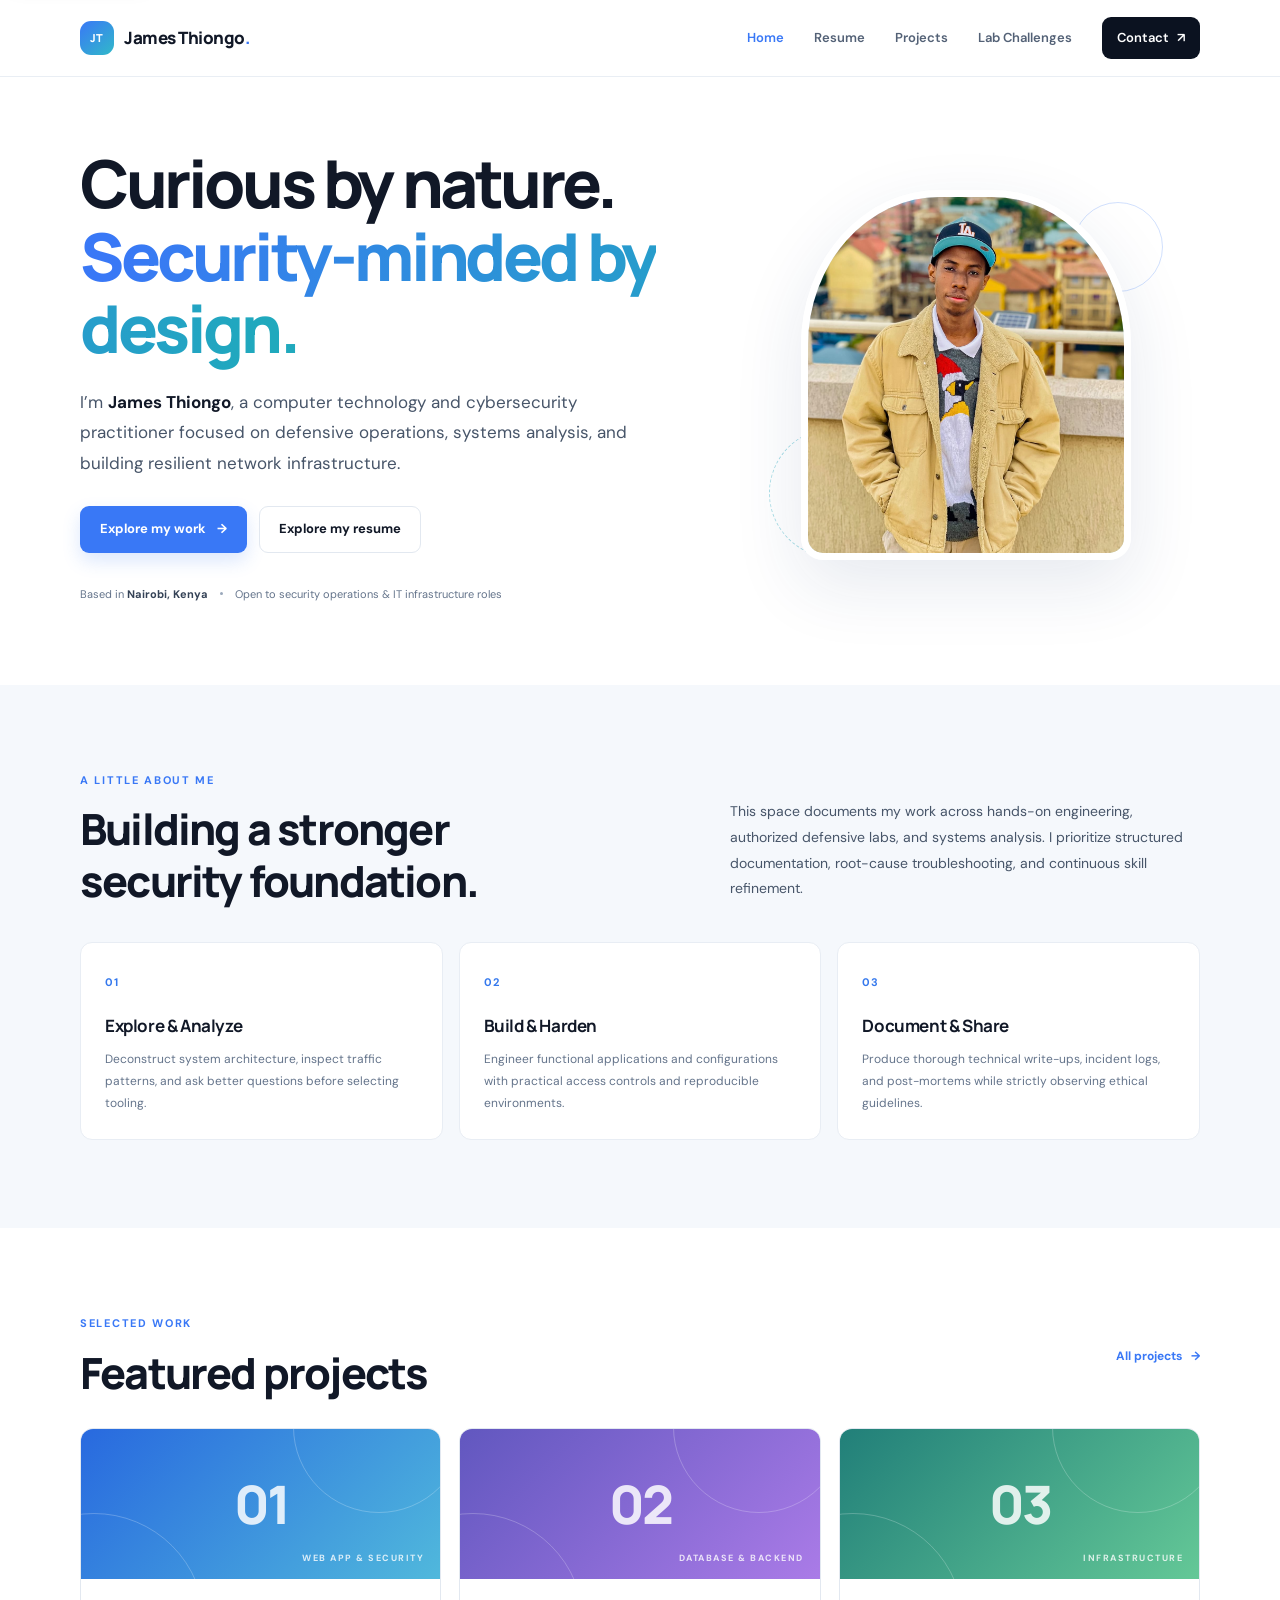
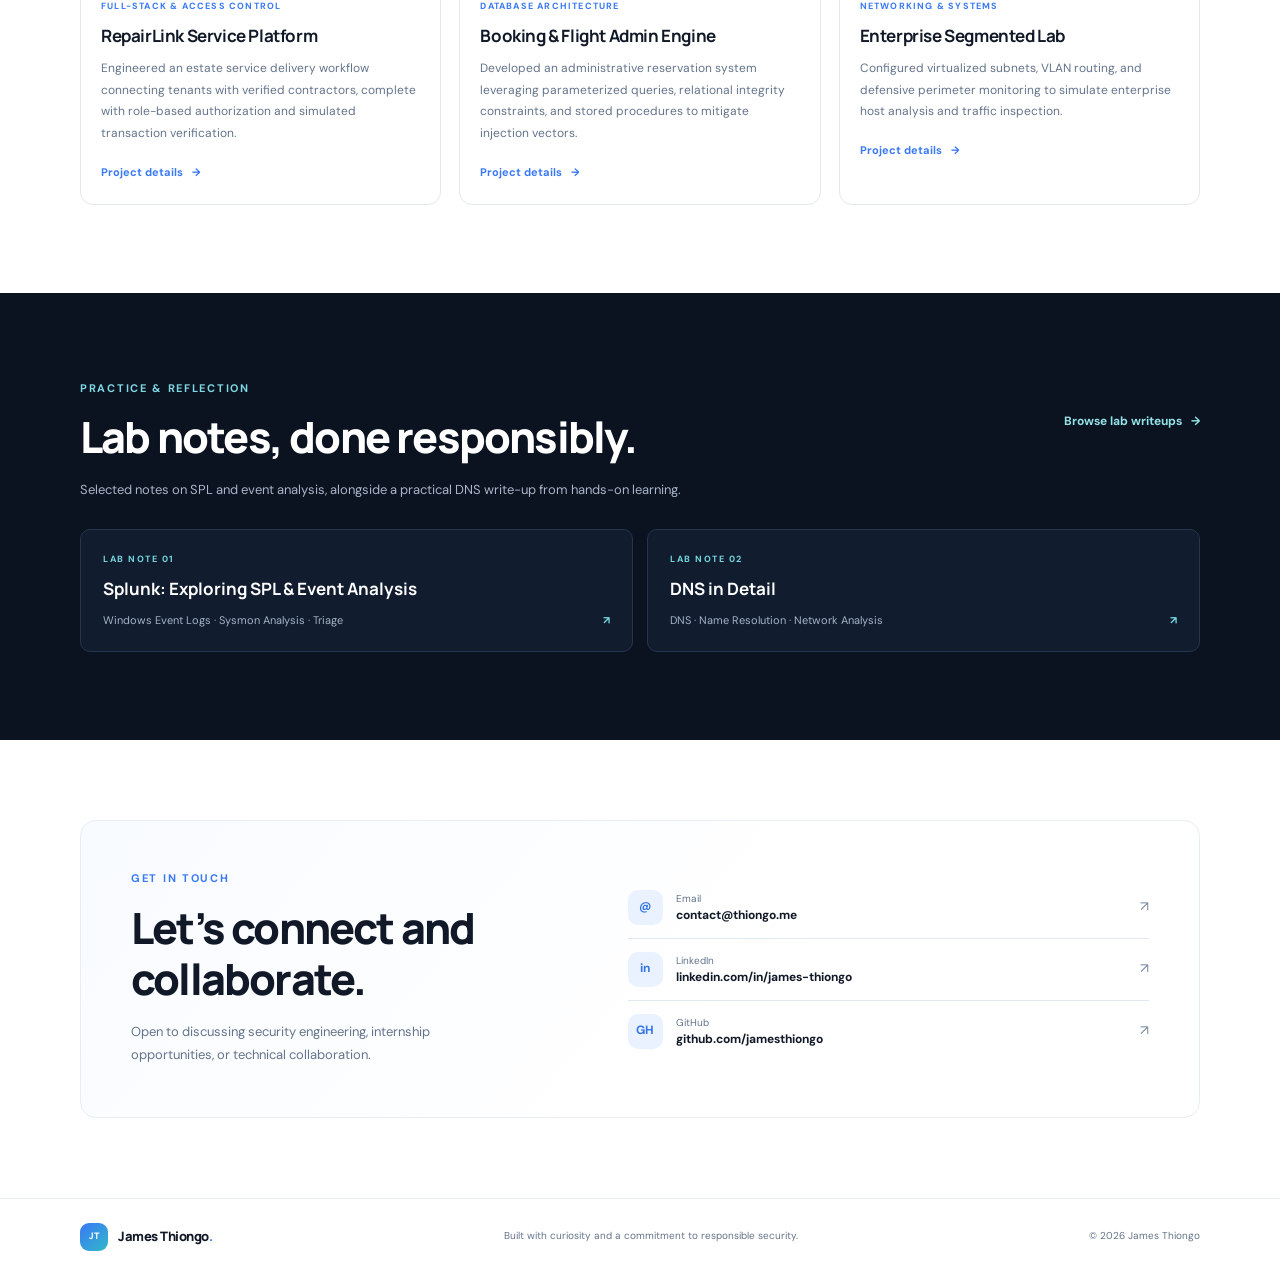
==== index.html @ 940abfa6 "First commit" ====
<!doctype html>
<html lang="en">
<head>
  <meta charset="utf-8">
  <meta name="viewport" content="width=device-width, initial-scale=1">
  <meta name="description" content="Portfolio of James Thiongo: defensive cybersecurity projects, lab write-ups, incident response, and systems engineering.">
  <meta name="theme-color" content="#0b1220">
  <title>James Thiongo | Cybersecurity &amp; Systems Portfolio</title>
  <link rel="icon" href="assets/profile-placeholder.svg" type="image/svg+xml">
  <link rel="stylesheet" href="styles.css">
  <script src="script.js" defer></script>
</head>
<body>
  <a class="skip-link" href="#main">Skip to content</a>

  <header class="site-header">
    <div class="container nav-wrap">
      <a class="brand" href="index.html" aria-label="James Thiongo homepage">
        <span class="brand-mark">JT</span>
        <span>James Thiongo<span class="brand-dot">.</span></span>
      </a>
      <button class="nav-toggle" type="button" aria-expanded="false" aria-controls="primary-nav">
        <span class="sr-only">Toggle navigation</span>
        <span></span><span></span><span></span>
      </button>
      <nav id="primary-nav" class="primary-nav" aria-label="Main navigation">
        <a href="index.html" aria-current="page">Home</a>
        <a href="resume.html">Resume</a>
        <a href="projects.html">Projects</a>
        <a href="labs.html">Lab Challenges</a>
        <a class="nav-contact" href="#contact">Contact <span aria-hidden="true">↗</span></a>
      </nav>
    </div>
  </header>

  <main id="main">
    <!-- Hero Section -->
    <section class="hero container">
      <div class="hero-copy">
        <h1>Curious by nature.<br><span class="text-gradient">Security-minded by design.</span></h1>
        <p class="hero-intro">
          I’m <strong>James Thiongo</strong>, a computer technology and cybersecurity practitioner focused on defensive operations, systems analysis, and building resilient network infrastructure.
        </p>
        <div class="hero-actions">
          <a class="button button-primary" href="projects.html">Explore my work <span aria-hidden="true">→</span></a>
          <a class="button button-quiet" href="resume.html">Explore my resume</a>
        </div>
        <div class="hero-meta">
          <span>Based in <strong>Nairobi, Kenya</strong></span>
          <span class="meta-divider"></span>
          <span>Open to security operations &amp; IT infrastructure roles</span>
        </div>
      </div>

      <div class="portrait-card">
        <div class="portrait-frame">
          <img src="portfolio%20image.jpeg" alt="Portrait of James Thiongo" width="400" height="480" loading="eager">
        </div>
        <div class="portrait-decoration decoration-one"></div>
        <div class="portrait-decoration decoration-two"></div>
      </div>
    </section>

    <!-- About / Pillars -->
    <section class="section section-muted">
      <div class="container">
        <div class="section-heading">
          <div>
            <p class="eyebrow">A little about me</p>
            <h2>Building a stronger<br>security foundation.</h2>
          </div>
          <p class="section-lead">
            This space documents my work across hands-on engineering, authorized defensive labs, and systems analysis. I prioritize structured documentation, root-cause troubleshooting, and continuous skill refinement.
          </p>
        </div>
        <div class="value-grid">
          <article class="value-card">
            <span class="card-index">01</span>
            <h3>Explore &amp; Analyze</h3>
            <p>Deconstruct system architecture, inspect traffic patterns, and ask better questions before selecting tooling.</p>
          </article>
          <article class="value-card">
            <span class="card-index">02</span>
            <h3>Build &amp; Harden</h3>
            <p>Engineer functional applications and configurations with practical access controls and reproducible environments.</p>
          </article>
          <article class="value-card">
            <span class="card-index">03</span>
            <h3>Document &amp; Share</h3>
            <p>Produce thorough technical write-ups, incident logs, and post-mortems while strictly observing ethical guidelines.</p>
          </article>
        </div>
      </div>
    </section>

    <!-- Selected Projects -->
    <section class="section container">
      <div class="section-heading section-heading-compact">
        <div>
          <p class="eyebrow">Selected work</p>
          <h2>Featured projects</h2>
        </div>
        <a class="text-link" href="projects.html">All projects <span aria-hidden="true">→</span></a>
      </div>
      <div class="project-grid">
        <article class="project-card">
          <div class="project-art project-art-blue">
            <span class="project-art-symbol">01</span>
            <span class="project-art-label">WEB APP &amp; SECURITY</span>
          </div>
          <div class="project-card-body">
            <p class="card-kicker">Full-Stack &amp; Access Control</p>
            <h3>RepairLink Service Platform</h3>
            <p>Engineered an estate service delivery workflow connecting tenants with verified contractors, complete with role-based authorization and simulated transaction verification.</p>
            <a class="text-link" href="projects.html#repairlink">Project details <span aria-hidden="true">→</span></a>
          </div>
        </article>

        <article class="project-card">
          <div class="project-art project-art-violet">
            <span class="project-art-symbol">02</span>
            <span class="project-art-label">DATABASE &amp; BACKEND</span>
          </div>
          <div class="project-card-body">
            <p class="card-kicker">Database Architecture</p>
            <h3>Booking &amp; Flight Admin Engine</h3>
            <p>Developed an administrative reservation system leveraging parameterized queries, relational integrity constraints, and stored procedures to mitigate injection vectors.</p>
            <a class="text-link" href="projects.html#booking-engine">Project details <span aria-hidden="true">→</span></a>
          </div>
        </article>

        <article class="project-card">
          <div class="project-art project-art-green">
            <span class="project-art-symbol">03</span>
            <span class="project-art-label">INFRASTRUCTURE</span>
          </div>
          <div class="project-card-body">
            <p class="card-kicker">Networking &amp; Systems</p>
            <h3>Enterprise Segmented Lab</h3>
            <p>Configured virtualized subnets, VLAN routing, and defensive perimeter monitoring to simulate enterprise host analysis and traffic inspection.</p>
            <a class="text-link" href="projects.html#network-lab">Project details <span aria-hidden="true">→</span></a>
          </div>
        </article>
      </div>
    </section>

    <!-- Lab Practice & Write-ups -->
    <section class="section section-dark">
      <div class="container">
        <div class="section-heading section-heading-compact">
          <div>
            <p class="eyebrow eyebrow-light">Practice &amp; reflection</p>
            <h2>Lab notes, done responsibly.</h2>
          </div>
          <a class="text-link text-link-light" href="labs.html">Browse lab writeups <span aria-hidden="true">→</span></a>
        </div>
        <p class="dark-intro">
          Selected notes on SPL and event analysis, alongside a practical DNS write-up from hands-on learning.
        </p>
        <div class="lab-preview-grid">
          <a class="lab-preview" href="labs.html#splunk-spl">
            <span class="lab-number">LAB NOTE 01</span>
            <strong>Splunk: Exploring SPL &amp; Event Analysis</strong>
            <span>Windows Event Logs · Sysmon Analysis · Triage <b aria-hidden="true">↗</b></span>
          </a>
          <a class="lab-preview" href="labs.html#dns-recon">
            <span class="lab-number">LAB NOTE 02</span>
            <strong>DNS in Detail</strong>
            <span>DNS · Name Resolution · Network Analysis <b aria-hidden="true">↗</b></span>
          </a>
        </div>
      </div>
    </section>

    <!-- Contact Section -->
    <section class="section container contact-section" id="contact">
      <div class="contact-panel">
        <div>
          <p class="eyebrow">Get in touch</p>
          <h2>Let’s connect and<br>collaborate.</h2>
          <p>Open to discussing security engineering, internship opportunities, or technical collaboration.</p>
        </div>
        <div class="contact-links">
          <a href="mailto:contact@thiongo.me">
            <span class="contact-icon">@</span>
            <span><small>Email</small><strong>contact@thiongo.me</strong></span>
            <span class="contact-arrow">↗</span>
          </a>
          <a href="https://linkedin.com/in/james-thiongo" target="_blank" rel="noopener noreferrer">
            <span class="contact-icon">in</span>
            <span><small>LinkedIn</small><strong>linkedin.com/in/james-thiongo</strong></span>
            <span class="contact-arrow">↗</span>
          </a>
          <a href="https://github.com/jamesthiongo" target="_blank" rel="noopener noreferrer">
            <span class="contact-icon">GH</span>
            <span><small>GitHub</small><strong>github.com/jamesthiongo</strong></span>
            <span class="contact-arrow">↗</span>
          </a>
        </div>
      </div>
    </section>
  </main>

  <footer class="site-footer">
    <div class="container footer-inner">
      <a class="brand footer-brand" href="index.html">
        <span class="brand-mark">JT</span>
        <span>James Thiongo<span class="brand-dot">.</span></span>
      </a>
      <p>Built with curiosity and a commitment to responsible security.</p>
      <span>© <span id="current-year">2026</span> James Thiongo</span>
    </div>
  </footer>
</body>
</html>
---- styles.css ----
@import url('https://fonts.googleapis.com/css2?family=DM+Sans:wght@400;500;600;700&family=Manrope:wght@400;500;600;700;800&display=swap');

:root {
  color-scheme: light;
  --ink: #111827;
  --ink-soft: #475569;
  --muted: #64748b;
  --line: #e2e8f0;
  --paper: #ffffff;
  --wash: #f5f8fc;
  --navy: #0b1220;
  --blue: #3978f6;
  --cyan: #3bd4cf;
  --violet: #9c83ff;
  --green: #88ddb0;
  --font-body: "DM Sans", "Segoe UI", sans-serif;
  --font-display: "Manrope", "Segoe UI", sans-serif;
}

* { box-sizing: border-box; }
html { scroll-behavior: smooth; scroll-padding-top: 90px; }
body { margin: 0; background: var(--paper); color: var(--ink); font-family: var(--font-body); font-size: 16px; line-height: 1.65; -webkit-font-smoothing: antialiased; }
img { max-width: 100%; }
a { color: inherit; text-decoration: none; }
button { font: inherit; }
.container { width: min(1120px, calc(100% - 48px)); margin-inline: auto; }
.sr-only { position: absolute; width: 1px; height: 1px; padding: 0; margin: -1px; overflow: hidden; clip: rect(0, 0, 0, 0); white-space: nowrap; border: 0; }
.skip-link { position: fixed; z-index: 20; top: 10px; left: 10px; padding: 10px 14px; transform: translateY(-160%); background: white; color: var(--ink); border-radius: 8px; box-shadow: 0 4px 20px #0002; }
.skip-link:focus { transform: translateY(0); }
.site-header { position: sticky; z-index: 10; top: 0; background: rgb(255 255 255 / 94%); border-bottom: 1px solid rgb(226 232 240 / 75%); backdrop-filter: blur(16px); }
.nav-wrap { min-height: 76px; display: flex; align-items: center; justify-content: space-between; gap: 28px; }
.brand { display: inline-flex; align-items: center; gap: 10px; font-family: var(--font-display); font-size: 17px; font-weight: 800; letter-spacing: -.5px; }
.brand-mark { width: 34px; height: 34px; display: grid; place-items: center; border-radius: 11px; color: #fff; background: linear-gradient(140deg, #3978f6, #31b9c9); font-size: 11px; letter-spacing: .2px; }
.brand-dot { color: var(--blue); }
.primary-nav { display: flex; align-items: center; gap: 30px; color: #536176; font-size: 13px; font-weight: 600; }
.primary-nav > a { transition: color .18s ease; }
.primary-nav > a:hover, .primary-nav > a[aria-current="page"] { color: var(--blue); }
.primary-nav .nav-contact { padding: 10px 15px; color: white; background: var(--navy); border-radius: 9px; }
.primary-nav .nav-contact:hover { color: white; background: #1b2b47; }
.nav-contact span { margin-left: 5px; }
.nav-toggle { display: none; }
.hero { min-height: 570px; display: grid; grid-template-columns: 1.12fr .88fr; align-items: center; gap: 56px; padding-block: 70px 82px; }
.hero-copy { max-width: 650px; }
.eyebrow { margin: 0 0 15px; color: var(--blue); font-size: 11px; font-weight: 700; letter-spacing: 1.7px; line-height: 1.4; text-transform: uppercase; }
.status-dot, .portrait-caption-dot { display: inline-block; width: 7px; height: 7px; margin-right: 7px; vertical-align: 1px; border-radius: 100%; background: #31c48d; box-shadow: 0 0 0 4px #31c48d20; }
h1, h2, h3, p { margin-top: 0; }
h1, h2, h3 { font-family: var(--font-display); }
.hero h1, .page-hero h1 { margin-bottom: 22px; font-size: clamp(42px, 5.3vw, 66px); font-weight: 800; letter-spacing: -3.4px; line-height: 1.1; }
.text-gradient { color: #3978f6; background: linear-gradient(100deg, #3978f6 5%, #20a9bd 95%); -webkit-background-clip: text; background-clip: text; -webkit-text-fill-color: transparent; }
.hero-intro { max-width: 580px; margin-bottom: 27px; color: var(--ink-soft); font-size: 17px; line-height: 1.8; }
.hero-intro strong { color: var(--ink); }
.hero-actions { display: flex; flex-wrap: wrap; align-items: center; gap: 12px; }
.button { display: inline-flex; min-height: 47px; align-items: center; justify-content: center; gap: 11px; padding: 0 19px; border: 1px solid transparent; border-radius: 9px; font-size: 13px; font-weight: 700; transition: transform .18s ease, background .18s ease; }
.button:hover { transform: translateY(-2px); }
.button-primary { color: white; background: var(--blue); box-shadow: 0 8px 18px #3978f62e; }
.button-primary:hover { background: #2867e4; }
.button-quiet { color: var(--ink); border-color: var(--line); background: white; }
.hero-meta { display: flex; flex-wrap: wrap; align-items: center; gap: 12px; margin-top: 32px; color: var(--muted); font-size: 11px; }
.hero-meta strong { color: #344256; }
.meta-divider { width: 3px; height: 3px; border-radius: 50%; background: #9aa8bb; }
.portrait-card { position: relative; min-height: 390px; display: grid; place-items: center; }
.portrait-frame { position: relative; z-index: 1; width: min(330px, 86%); aspect-ratio: 1 / 1.12; overflow: hidden; border: 7px solid white; border-radius: 42% 42% 22px 22px; background: linear-gradient(145deg, #dceaff, #d3f0ee); box-shadow: 0 24px 70px #17336b1c; }
.portrait-frame img { width: 100%; height: 100%; object-fit: cover; }
.portrait-caption { position: absolute; right: 12px; bottom: 12px; padding: 8px 11px; border: 1px solid #fff9; border-radius: 7px; background: #fff; color: #536176; font-size: 10px; font-weight: 600; box-shadow: 0 4px 14px #10213a12; }
.portrait-caption-dot { width: 6px; height: 6px; margin-right: 6px; box-shadow: none; }
.portrait-decoration { position: absolute; border-radius: 50%; }
.decoration-one { top: 22px; right: 8%; width: 90px; height: 90px; border: 1px solid #3978f63b; }
.decoration-two { bottom: 12px; left: 8%; width: 130px; height: 130px; border: 1px dashed #21a8bd65; }
.floating-note { position: absolute; z-index: 2; right: 0; bottom: 61px; display: flex; align-items: center; gap: 10px; padding: 12px 15px; border: 1px solid #edf1f7; border-radius: 12px; background: white; box-shadow: 0 10px 32px #0e234018; }
.note-icon { width: 30px; height: 30px; display: grid; place-items: center; border-radius: 8px; color: #3978f6; background: #eaf1ff; font-weight: 700; }
.floating-note strong, .floating-note small { display: block; line-height: 1.5; }
.floating-note strong { font-size: 11px; }
.floating-note small { color: var(--muted); font-size: 9px; }
.section { padding-block: 88px; }
.section-muted { background: var(--wash); }
.section-heading { display: flex; align-items: end; justify-content: space-between; gap: 46px; margin-bottom: 36px; }
.section-heading h2, .contact-panel h2, .project-callout h2, .responsible-note h2 { margin-bottom: 0; font-size: clamp(31px, 3.6vw, 43px); font-weight: 800; letter-spacing: -1.8px; line-height: 1.2; }
.section-lead { max-width: 470px; margin: 0 0 4px; color: var(--ink-soft); font-size: 14px; line-height: 1.85; }
.value-grid { display: grid; grid-template-columns: repeat(3, 1fr); gap: 16px; }
.value-card { min-height: 180px; padding: 25px 24px; border: 1px solid #e8edf4; border-radius: 12px; background: white; }
.card-index { display: inline-block; margin-bottom: 21px; color: #3478ed; font-size: 11px; font-weight: 700; letter-spacing: 1px; }
.value-card h3, .project-card h3 { margin-bottom: 9px; font-size: 17px; letter-spacing: -.4px; }
.value-card p, .project-card-body > p:not(.card-kicker) { margin-bottom: 0; color: var(--muted); font-size: 12px; line-height: 1.8; }
.section-heading-compact { align-items: center; margin-bottom: 30px; }
.text-link { display: inline-flex; align-items: center; gap: 9px; color: var(--blue); font-size: 12px; font-weight: 700; }
.text-link span { transition: transform .18s ease; }
.text-link:hover span { transform: translateX(3px); }
.project-grid { display: grid; grid-template-columns: repeat(3, 1fr); gap: 18px; }
.project-card { overflow: hidden; border: 1px solid var(--line); border-radius: 13px; background: white; transition: transform .2s ease, box-shadow .2s ease; }
.project-card:hover { transform: translateY(-4px); box-shadow: 0 15px 34px #142b4c12; }
.project-art { position: relative; height: 150px; display: flex; align-items: center; justify-content: center; overflow: hidden; }
.project-art::before, .project-art::after { position: absolute; content: ""; border: 1px solid rgb(255 255 255 / 23%); border-radius: 50%; }
.project-art::before { width: 170px; height: 170px; right: -25px; top: -88px; }
.project-art::after { width: 220px; height: 220px; left: -98px; bottom: -156px; }
.project-art-blue { color: white; background: linear-gradient(135deg, #2869df, #50b8dc); }
.project-art-violet { color: white; background: linear-gradient(135deg, #6157bf, #aa7be7); }
.project-art-green { color: white; background: linear-gradient(135deg, #217f79, #64c897); }
.project-art-symbol { z-index: 1; font-family: var(--font-display); font-size: 53px; font-weight: 800; letter-spacing: -3px; opacity: .84; }
.project-art-label { position: absolute; right: 16px; bottom: 13px; font-size: 9px; font-weight: 700; letter-spacing: 1.5px; opacity: .8; }
.project-card-body { padding: 20px; }
.card-kicker { margin-bottom: 8px; color: var(--blue); font-size: 9px; font-weight: 700; letter-spacing: 1.2px; text-transform: uppercase; }
.project-card h3 { margin-bottom: 8px; }
.project-card-body .text-link { margin-top: 18px; font-size: 11px; }
.section-dark { color: white; background: var(--navy); }
.eyebrow-light { color: #7fd8e2; }
.section-dark .section-heading h2 { color: white; }
.text-link-light { color: #92e4e6; }
.dark-intro { max-width: 660px; margin: -14px 0 29px; color: #a9b5c8; font-size: 13px; }
.lab-preview-grid { display: grid; grid-template-columns: repeat(2, 1fr); gap: 14px; }
.lab-preview { display: grid; gap: 8px; padding: 22px; border: 1px solid #26354e; border-radius: 10px; background: #111c2f; transition: border-color .2s ease, transform .2s ease; }
.lab-preview:hover { transform: translateY(-2px); border-color: #3b7895; }
.lab-number { color: #75d7de; font-size: 9px; font-weight: 700; letter-spacing: 1.5px; }
.lab-preview strong { font-family: var(--font-display); font-size: 17px; }
.lab-preview > span:last-child { color: #a4b3c7; font-size: 11px; }
.lab-preview b { float: right; color: #75d7de; }
.contact-section { padding-block: 80px; }
.contact-panel { display: grid; grid-template-columns: .9fr 1.1fr; gap: 70px; padding: 50px; border: 1px solid #e8edf4; border-radius: 16px; background: linear-gradient(130deg, #f8fbff, #fff 62%); }
.contact-panel h2 { margin-bottom: 15px; }
.contact-panel > div:first-child > p:last-child { max-width: 350px; margin-bottom: 0; color: var(--muted); font-size: 13px; line-height: 1.8; }
.contact-links { display: grid; align-content: center; }
.contact-links > a { display: flex; align-items: center; gap: 13px; padding: 13px 0; border-bottom: 1px solid var(--line); }
.contact-links > a:last-child { border-bottom: 0; }
.contact-icon { width: 35px; height: 35px; display: grid; flex: 0 0 auto; place-items: center; border-radius: 10px; color: #3475e4; background: #eaf1ff; font-size: 12px; font-weight: 700; }
.contact-links small, .contact-links strong { display: block; line-height: 1.5; }
.contact-links small { color: var(--muted); font-size: 10px; }
.contact-links strong { font-size: 12px; }
.contact-arrow { margin-left: auto; color: #7b8ba3; font-size: 14px; }
.site-footer { border-top: 1px solid #e8edf4; }
.footer-inner { min-height: 76px; display: flex; align-items: center; justify-content: space-between; gap: 20px; }
.footer-brand { font-size: 13px; }
.footer-brand .brand-mark { width: 28px; height: 28px; border-radius: 9px; font-size: 9px; }
.footer-inner p, .footer-inner > span { margin: 0; color: var(--muted); font-size: 10px; }

/* Inner pages */
.page-hero { padding-block: 72px 68px; background: radial-gradient(ellipse at 75% 30%, #e8f3ff 0, transparent 38%), var(--wash); }
.page-hero-inner { max-width: 1120px; }
.page-hero h1 { max-width: 800px; margin-bottom: 18px; font-size: clamp(42px, 5vw, 60px); }
.page-hero-inner > p:not(.eyebrow) { max-width: 650px; margin-bottom: 22px; color: var(--ink-soft); font-size: 15px; line-height: 1.8; }
.page-hero .button { margin-top: 2px; }
.resume-layout { display: grid; grid-template-columns: 1.55fr .8fr; align-items: start; gap: 54px; }
.resume-section { margin-bottom: 53px; }
.resume-section h2, .skill-panel h2 { margin-bottom: 25px; font-size: 25px; letter-spacing: -.8px; }
.timeline-entry { position: relative; margin-left: 7px; padding: 0 0 30px 24px; border-left: 1px solid #dce5f1; }
.timeline-entry:last-child { padding-bottom: 0; border-left-color: transparent; }
.timeline-marker { position: absolute; top: 5px; left: -5px; width: 9px; height: 9px; border: 2px solid white; border-radius: 50%; background: var(--blue); box-shadow: 0 0 0 1px var(--blue); }
.timeline-heading { display: flex; align-items: start; justify-content: space-between; gap: 15px; }
.timeline-heading h3, .credential-row h3 { margin-bottom: 4px; font-size: 15px; letter-spacing: -.3px; }
.entry-org { margin-bottom: 11px; color: var(--blue); font-size: 11px; font-weight: 600; }
.entry-date { padding-top: 3px; color: var(--muted); font-size: 10px; white-space: nowrap; }
.timeline-entry > p, .timeline-entry li { color: var(--ink-soft); font-size: 12px; line-height: 1.8; }
.timeline-entry > p { margin-bottom: 0; }
.timeline-entry ul { margin: 0; padding-left: 17px; }
.timeline-entry li + li { margin-top: 5px; }
.credential-row { display: flex; gap: 13px; align-items: start; padding: 17px 0; border-top: 1px solid var(--line); }
.credential-icon { width: 25px; height: 25px; display: grid; flex: 0 0 auto; place-items: center; border-radius: 8px; color: #168065; background: #e3f7ef; font-size: 12px; font-weight: 800; }
.credential-row h3 { margin-top: 1px; }
.credential-row p { margin-bottom: 0; color: var(--muted); font-size: 11px; }
.skill-panel { padding: 25px; border: 1px solid var(--line); border-radius: 13px; background: #fbfcfe; }
.skill-panel h2 { margin-bottom: 8px; }
.skill-panel > p { margin-bottom: 22px; color: var(--muted); font-size: 11px; }
.skill-panel h3 { margin: 21px 0 10px; font-size: 12px; }
.tag-list { display: flex; flex-wrap: wrap; gap: 7px; }
.tag-list span { padding: 5px 9px; border: 1px solid #e3eaf3; border-radius: 6px; color: #536176; background: #fff; font-size: 10px; line-height: 1.4; }
.resume-download { margin-top: 15px; padding: 22px; border-radius: 13px; background: #edf4ff; }
.download-symbol { display: inline-grid; width: 31px; height: 31px; place-items: center; margin-bottom: 13px; border-radius: 9px; color: #3978f6; background: white; }
.resume-download h3 { margin-bottom: 7px; font-size: 14px; }
.resume-download p { margin-bottom: 12px; color: var(--muted); font-size: 11px; }
.resume-download .text-link { font-size: 10px; }
.project-list { display: grid; gap: 24px; }
.project-detail { display: grid; grid-template-columns: .8fr 1.2fr; overflow: hidden; border: 1px solid var(--line); border-radius: 14px; }
.project-detail-art { min-height: 300px; display: flex; flex-direction: column; align-items: center; justify-content: center; gap: 5px; color: white; }
.project-detail-art > span { font-family: var(--font-display); font-size: 88px; font-weight: 800; letter-spacing: -7px; opacity: .8; }
.project-detail-art > small { font-size: 9px; font-weight: 700; letter-spacing: 2px; }
.project-detail-content { padding: 31px 34px; }
.project-detail-content .eyebrow { margin-bottom: 8px; }
.project-detail-content h2 { margin-bottom: 10px; font-size: 25px; letter-spacing: -.8px; }
.project-summary { margin-bottom: 21px; color: var(--ink-soft); font-size: 12px; line-height: 1.8; }
.detail-block { margin-top: 17px; }
.detail-block h3 { margin-bottom: 7px; font-size: 12px; }
.detail-block > p { margin-bottom: 0; color: var(--muted); font-size: 11px; line-height: 1.8; }
.project-links { display: flex; align-items: center; gap: 12px; margin-top: 20px; }
.project-links > span { color: #8793a4; font-size: 9px; }
.project-callout { display: flex; align-items: center; justify-content: space-between; gap: 45px; }
.project-callout h2 { max-width: 400px; font-size: 32px; }
.project-callout > p { max-width: 475px; margin: 0; color: var(--ink-soft); font-size: 12px; line-height: 1.85; }
.lab-list { display: grid; gap: 22px; }
.challenge-card { padding: 30px; border: 1px solid var(--line); border-radius: 14px; background: white; }
.challenge-header { display: flex; align-items: center; justify-content: space-between; gap: 20px; padding-bottom: 20px; border-bottom: 1px solid var(--line); }
.challenge-header .eyebrow { margin-bottom: 8px; }
.challenge-header h2 { margin-bottom: 0; font-size: 24px; letter-spacing: -.7px; }
.challenge-badge { padding: 6px 10px; border: 1px solid #dbe8ff; border-radius: 20px; color: #3978d6; background: #f2f7ff; font-size: 9px; font-weight: 700; }
.challenge-grid { display: grid; grid-template-columns: 1fr; max-width: 760px; gap: 32px; padding-top: 24px; }
.lab-summary { margin: 0 0 15px; color: var(--ink-soft); font-size: 12px; line-height: 1.8; }
.challenge-copy .button { margin-top: 20px; }
.writeup-block { margin-bottom: 20px; }
.writeup-block:last-child { margin-bottom: 0; }
.writeup-block h3 { display: flex; align-items: center; gap: 9px; margin-bottom: 7px; font-size: 12px; }
.writeup-block h3 span { color: var(--blue); font-family: var(--font-body); font-size: 9px; letter-spacing: .5px; }
.writeup-block > p { margin-bottom: 0; color: var(--ink-soft); font-size: 11px; line-height: 1.8; }
.writeup-block .tag-list span { font-size: 9px; }
.evidence-panel { align-self: start; }
.screenshot-placeholder { min-height: 220px; display: flex; flex-direction: column; align-items: center; justify-content: center; gap: 8px; padding: 22px; border: 1px dashed #b9c8da; border-radius: 10px; background: #f8fafd; text-align: center; }
.screenshot-icon { color: #6b8dbc; font-size: 29px; line-height: 1; }
.screenshot-placeholder strong { font-family: var(--font-display); font-size: 12px; }
.screenshot-placeholder > span:not(.screenshot-icon) { color: var(--ink-soft); font-size: 10px; }
.screenshot-placeholder small { max-width: 220px; color: var(--muted); font-size: 9px; line-height: 1.6; }
.evidence-caption { margin: 8px 0 0; color: var(--muted); font-size: 9px; }
.responsible-note { display: flex; align-items: start; gap: 23px; max-width: 920px; }
.responsible-icon { width: 42px; height: 42px; display: grid; flex: 0 0 auto; place-items: center; border: 1px solid #ffffff24; border-radius: 12px; color: #81d8dc; font-size: 22px; }
.responsible-note h2 { margin-bottom: 12px; font-size: 26px; }
.responsible-note > div > p:last-child { max-width: 700px; margin-bottom: 0; color: #a9b5c8; font-size: 12px; line-height: 1.8; }

@media (max-width: 800px) {
  .container { width: min(100% - 36px, 680px); }
  .nav-wrap { min-height: 68px; }
  .nav-toggle { width: 40px; height: 40px; display: grid; align-content: center; justify-items: center; gap: 5px; border: 1px solid var(--line); border-radius: 9px; background: white; cursor: pointer; }
  .nav-toggle > span:not(.sr-only) { width: 17px; height: 2px; border-radius: 2px; background: var(--ink); }
  .primary-nav { position: absolute; top: 67px; right: 0; left: 0; display: none; align-items: stretch; gap: 0; padding: 10px 18px 17px; border-bottom: 1px solid var(--line); background: white; box-shadow: 0 12px 15px #101c2a0a; }
  .primary-nav.is-open { display: flex; flex-direction: column; }
  .primary-nav > a { padding: 12px 5px; }
  .primary-nav .nav-contact { margin-top: 6px; padding-left: 13px; }
  .hero { min-height: 0; grid-template-columns: 1fr .75fr; gap: 10px; padding-block: 65px; }
  .hero h1, .page-hero h1 { font-size: clamp(39px, 7vw, 54px); letter-spacing: -2.7px; }
  .hero-intro { font-size: 15px; }
  .portrait-card { min-height: 310px; }
  .portrait-frame { width: 90%; }
  .floating-note { right: -6px; bottom: 32px; }
  .section { padding-block: 67px; }
  .section-heading { gap: 25px; }
  .project-grid { gap: 12px; }
  .project-art { height: 125px; }
  .project-card-body { padding: 16px; }
  .contact-panel { gap: 35px; padding: 35px; }
  .resume-layout { grid-template-columns: 1fr; gap: 20px; }
  .resume-sidebar { display: grid; grid-template-columns: 1.3fr .7fr; align-items: start; gap: 15px; }
  .resume-download { margin-top: 0; }
  .project-detail { grid-template-columns: .65fr 1.35fr; }
  .project-detail-art { min-height: 260px; }
  .project-detail-content { padding: 24px; }
  .challenge-grid { gap: 20px; }
}
@media (max-width: 560px) {
  .container { width: calc(100% - 36px); }
  .hero { grid-template-columns: 1fr; gap: 15px; padding-block: 53px 40px; }
  .hero h1, .page-hero h1 { font-size: 42px; letter-spacing: -2.4px; }
  .hero-intro { font-size: 14px; }
  .hero-meta { margin-top: 24px; }
  .portrait-card { min-height: 300px; width: min(100%, 380px); margin-inline: auto; }
  .portrait-frame { width: 68%; max-height: 290px; }
  .floating-note { right: 4px; bottom: 23px; }
  .section { padding-block: 56px; }
  .section-heading { display: block; }
  .section-heading h2, .contact-panel h2 { font-size: 34px; }
  .section-lead { margin-top: 17px; font-size: 13px; }
  .section-heading-compact .text-link { margin-top: 17px; }
  .value-grid, .project-grid { grid-template-columns: 1fr; }
  .value-card { min-height: 0; }
  .card-index { margin-bottom: 12px; }
  .project-art { height: 155px; }
  .lab-preview-grid { grid-template-columns: 1fr; }
  .contact-section { padding-block: 50px; }
  .contact-panel { grid-template-columns: 1fr; gap: 23px; padding: 25px 21px; }
  .contact-links strong { font-size: 11px; }
  .footer-inner { min-height: 0; flex-wrap: wrap; justify-content: flex-start; padding-block: 18px; }
  .footer-inner p { order: 3; width: 100%; }
  .footer-inner > span { margin-left: auto; }
  .page-hero { padding-block: 54px 45px; }
  .page-hero h1 { font-size: 40px; }
  .page-hero-inner > p:not(.eyebrow) { font-size: 13px; }
  .resume-section h2 { font-size: 23px; }
  .timeline-heading { display: block; }
  .entry-date { display: block; margin-top: -6px; margin-bottom: 10px; }
  .resume-sidebar { grid-template-columns: 1fr; }
  .project-detail { grid-template-columns: 1fr; }
  .project-detail-art { min-height: 155px; }
  .project-detail-art > span { font-size: 64px; }
  .project-detail-content { padding: 23px 20px; }
  .project-callout { display: block; }
  .project-callout h2 { font-size: 29px; }
  .project-callout > p { margin-top: 17px; }
  .challenge-card { padding: 20px 17px; }
  .challenge-header { align-items: start; }
  .challenge-header h2 { font-size: 20px; }
  .challenge-badge { max-width: 125px; text-align: center; }
  .challenge-grid { grid-template-columns: 1fr; }
  .screenshot-placeholder { min-height: 185px; }
  .responsible-note { gap: 14px; }
  .responsible-note h2 { font-size: 22px; }
}
@media (prefers-reduced-motion: reduce) {
  *, *::before, *::after { scroll-behavior: auto !important; transition-duration: .01ms !important; }
}
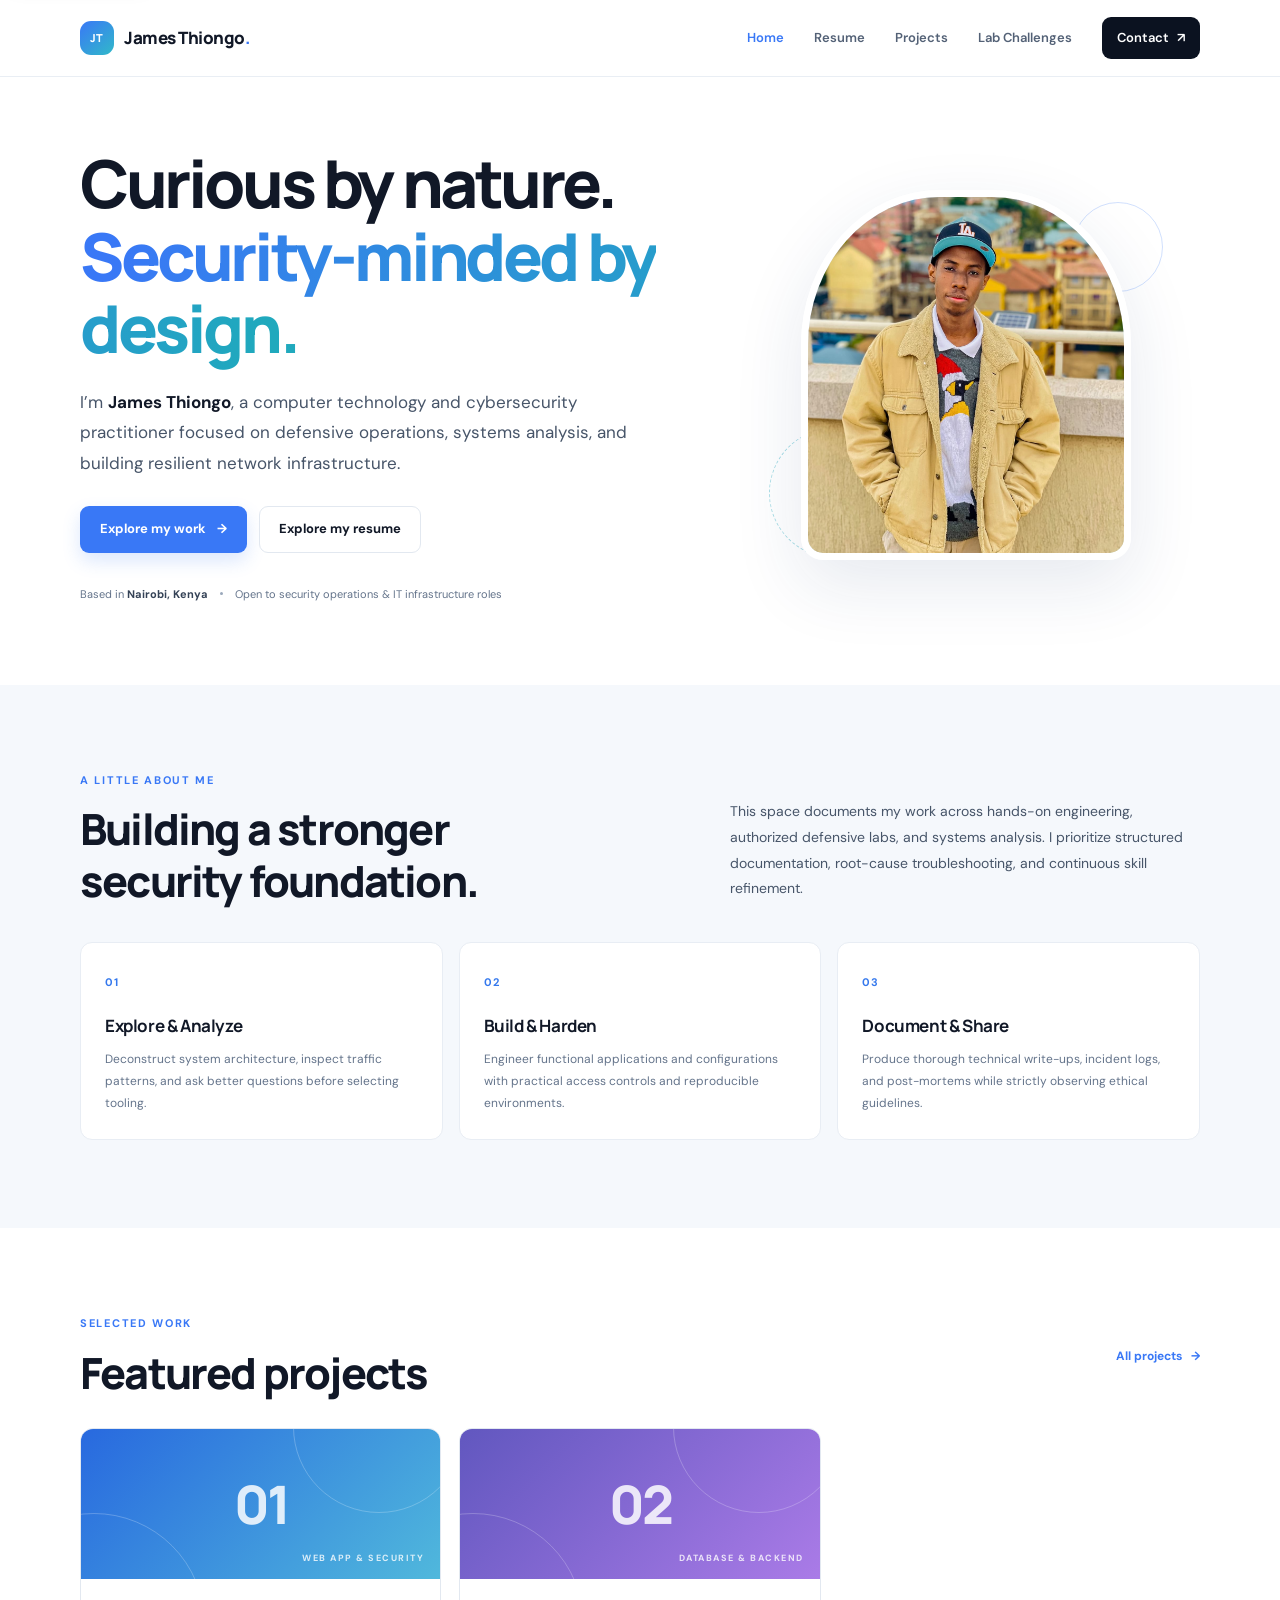
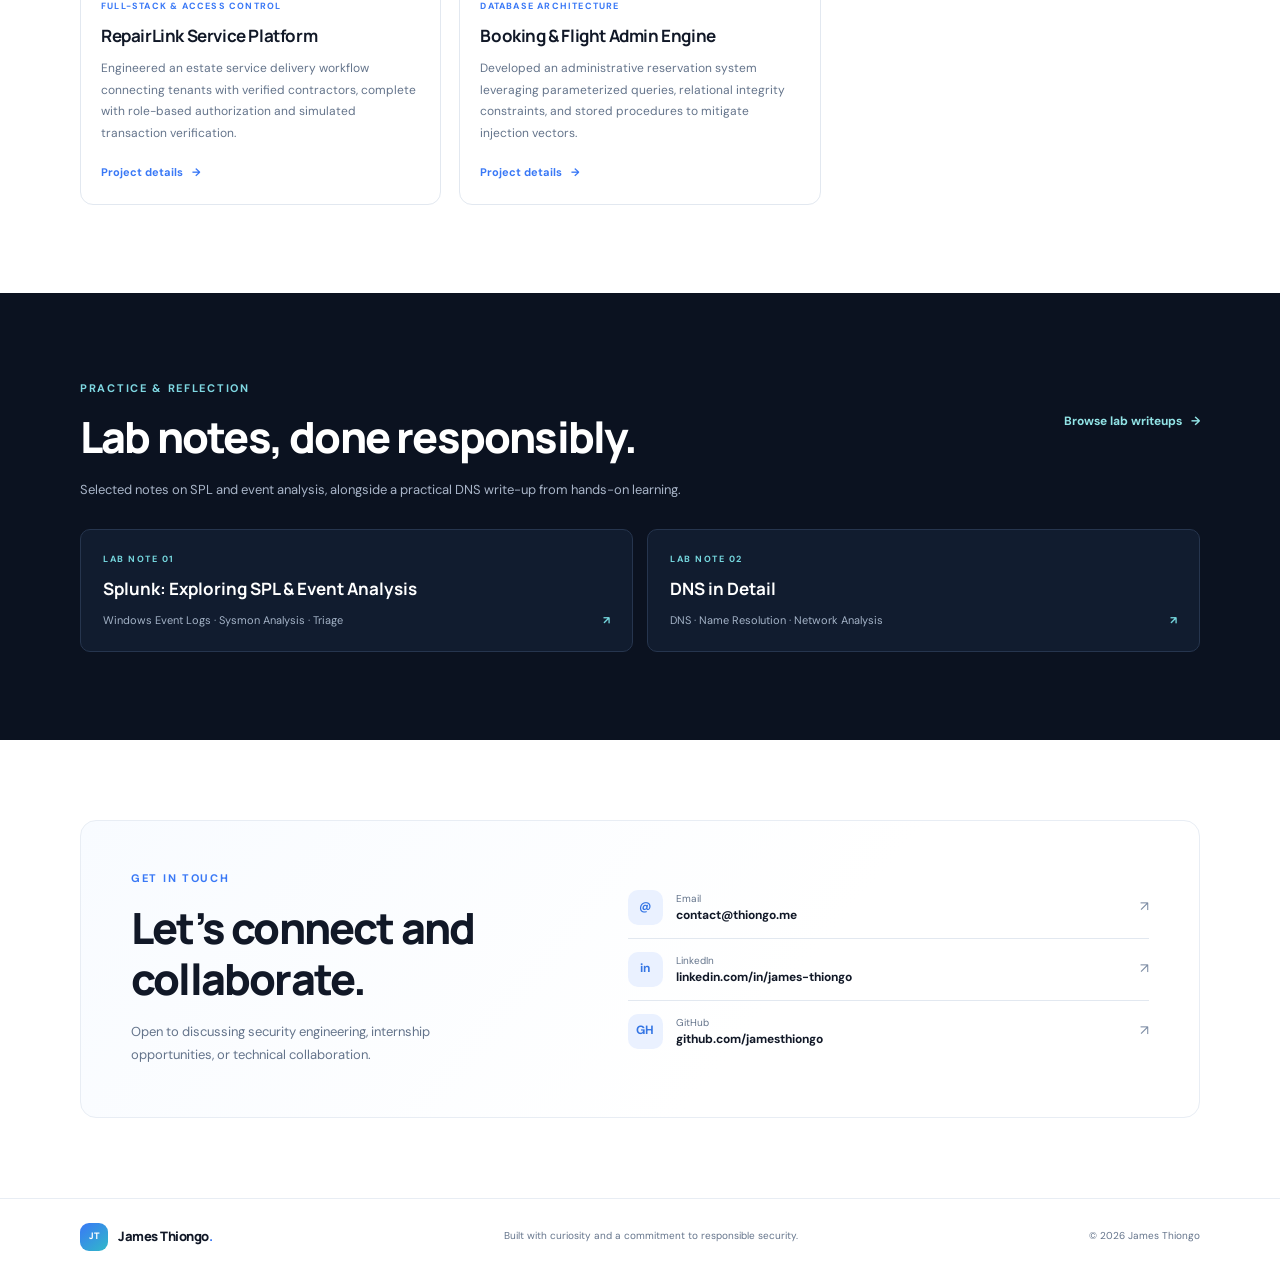
==== commit fc52e9d8: "second commit" ====
--- a/index.html
+++ b/index.html
@@ -129,18 +129,6 @@
           </div>
         </article>
 
-        <article class="project-card">
-          <div class="project-art project-art-green">
-            <span class="project-art-symbol">03</span>
-            <span class="project-art-label">INFRASTRUCTURE</span>
-          </div>
-          <div class="project-card-body">
-            <p class="card-kicker">Networking &amp; Systems</p>
-            <h3>Enterprise Segmented Lab</h3>
-            <p>Configured virtualized subnets, VLAN routing, and defensive perimeter monitoring to simulate enterprise host analysis and traffic inspection.</p>
-            <a class="text-link" href="projects.html#network-lab">Project details <span aria-hidden="true">→</span></a>
-          </div>
-        </article>
       </div>
     </section>
 
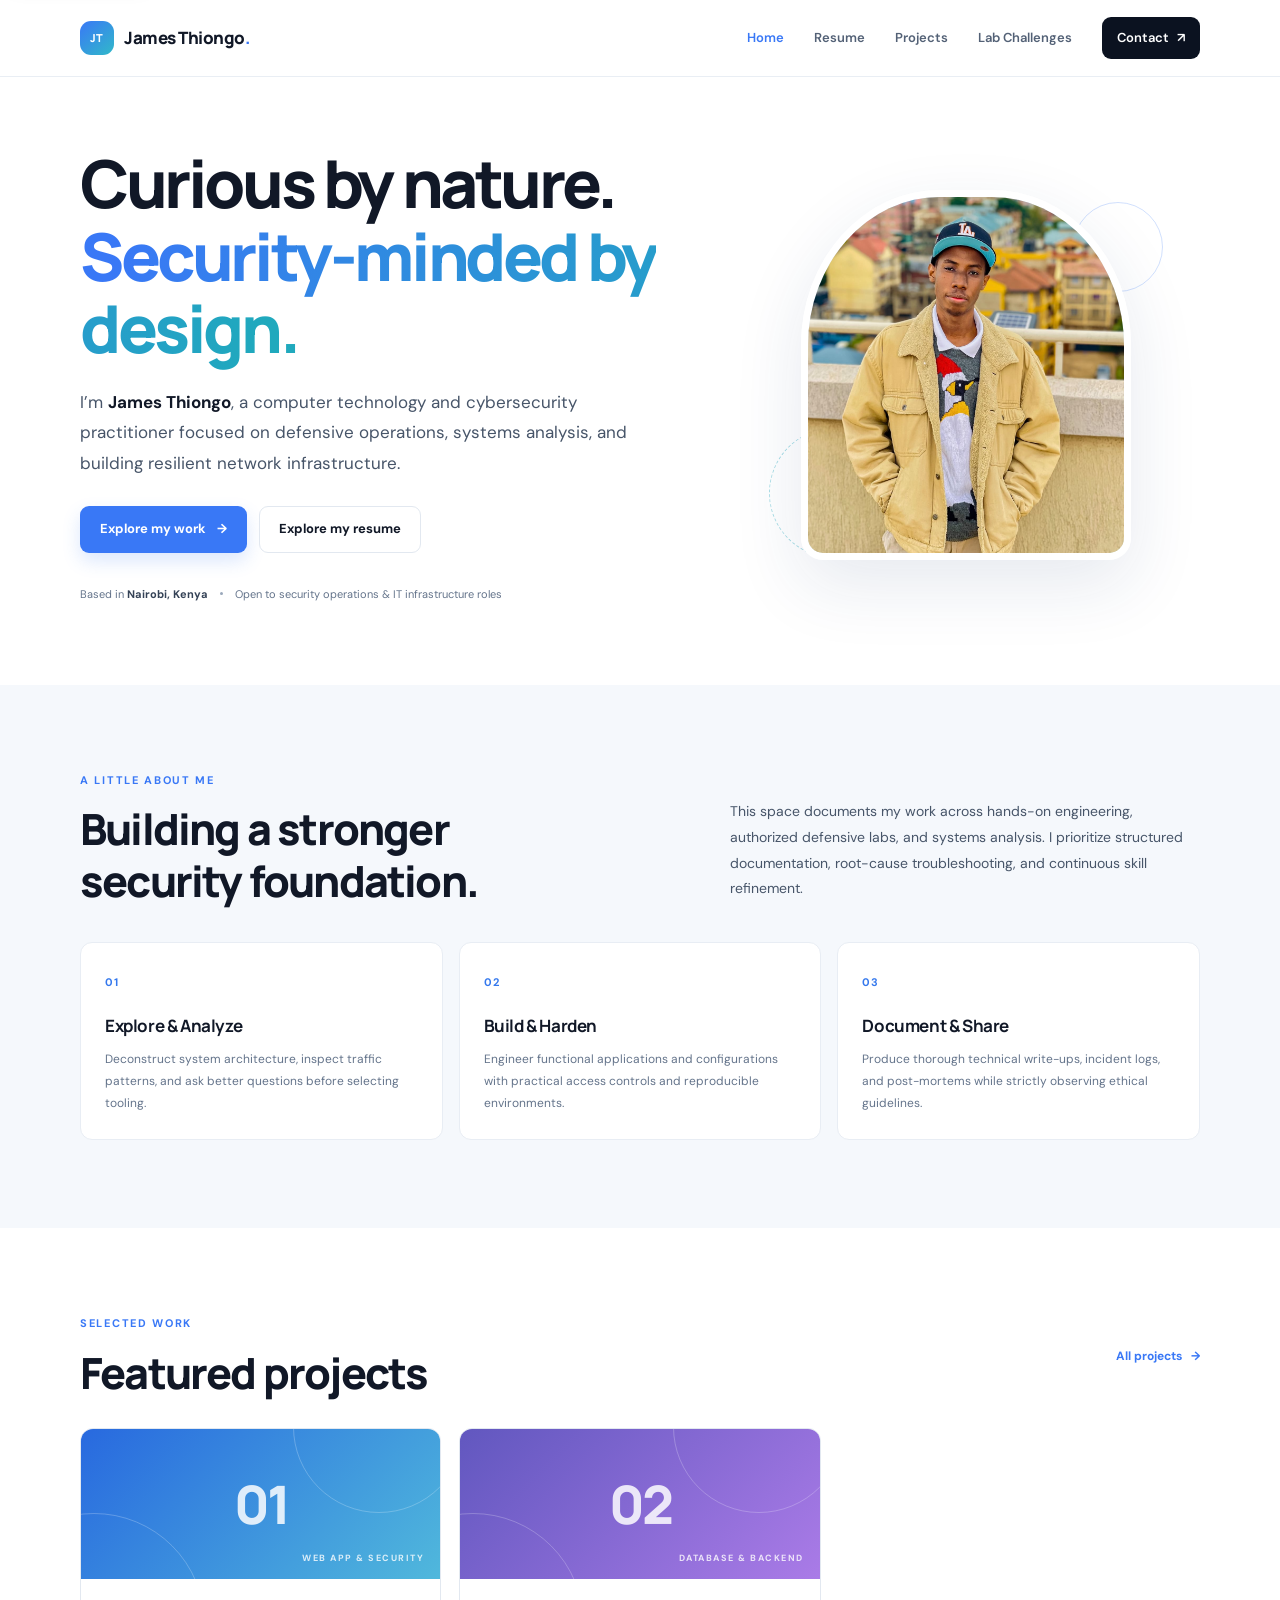
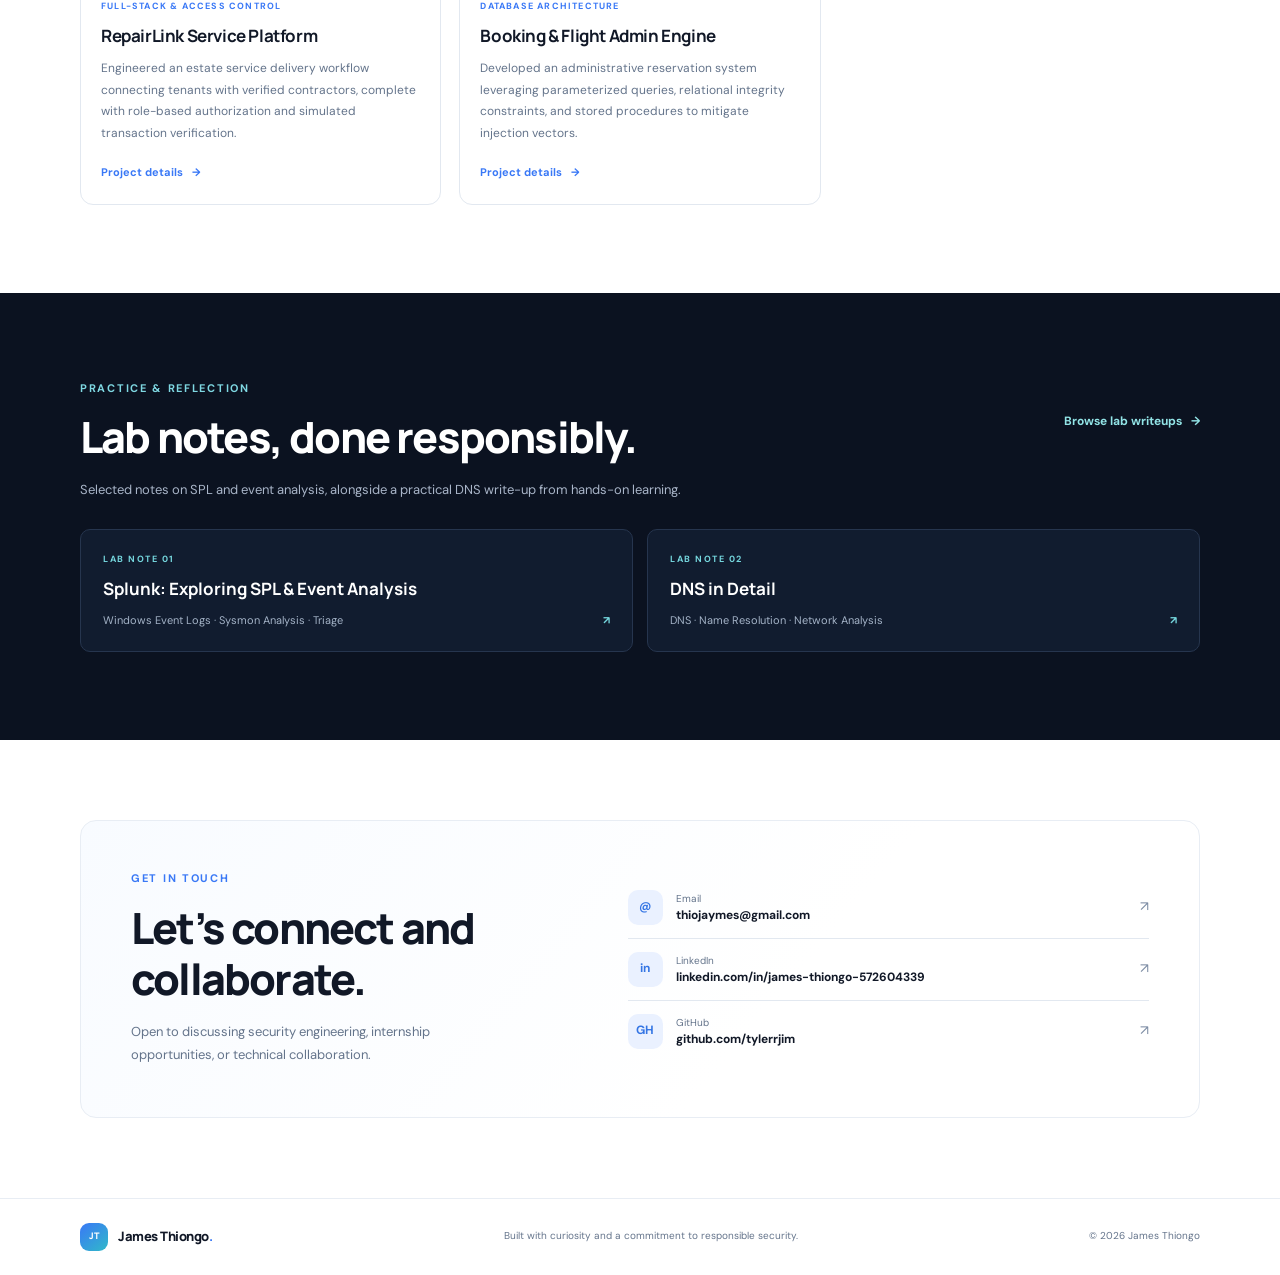
==== commit 4a370f47: "contact commit" ====
--- a/index.html
+++ b/index.html
@@ -169,19 +169,19 @@
           <p>Open to discussing security engineering, internship opportunities, or technical collaboration.</p>
         </div>
         <div class="contact-links">
-          <a href="mailto:contact@thiongo.me">
+          <a href="mailto:thiojaymes@gmail.com">
             <span class="contact-icon">@</span>
-            <span><small>Email</small><strong>contact@thiongo.me</strong></span>
+            <span><small>Email</small><strong>thiojaymes@gmail.com</strong></span>
             <span class="contact-arrow">↗</span>
           </a>
-          <a href="https://linkedin.com/in/james-thiongo" target="_blank" rel="noopener noreferrer">
+          <a href="https://www.linkedin.com/in/james-thiongo-572604339" target="_blank" rel="noopener noreferrer">
             <span class="contact-icon">in</span>
-            <span><small>LinkedIn</small><strong>linkedin.com/in/james-thiongo</strong></span>
+            <span><small>LinkedIn</small><strong>linkedin.com/in/james-thiongo-572604339</strong></span>
             <span class="contact-arrow">↗</span>
           </a>
-          <a href="https://github.com/jamesthiongo" target="_blank" rel="noopener noreferrer">
+          <a href="https://github.com/tylerrjim" target="_blank" rel="noopener noreferrer">
             <span class="contact-icon">GH</span>
-            <span><small>GitHub</small><strong>github.com/jamesthiongo</strong></span>
+            <span><small>GitHub</small><strong>github.com/tylerrjim</strong></span>
             <span class="contact-arrow">↗</span>
           </a>
         </div>
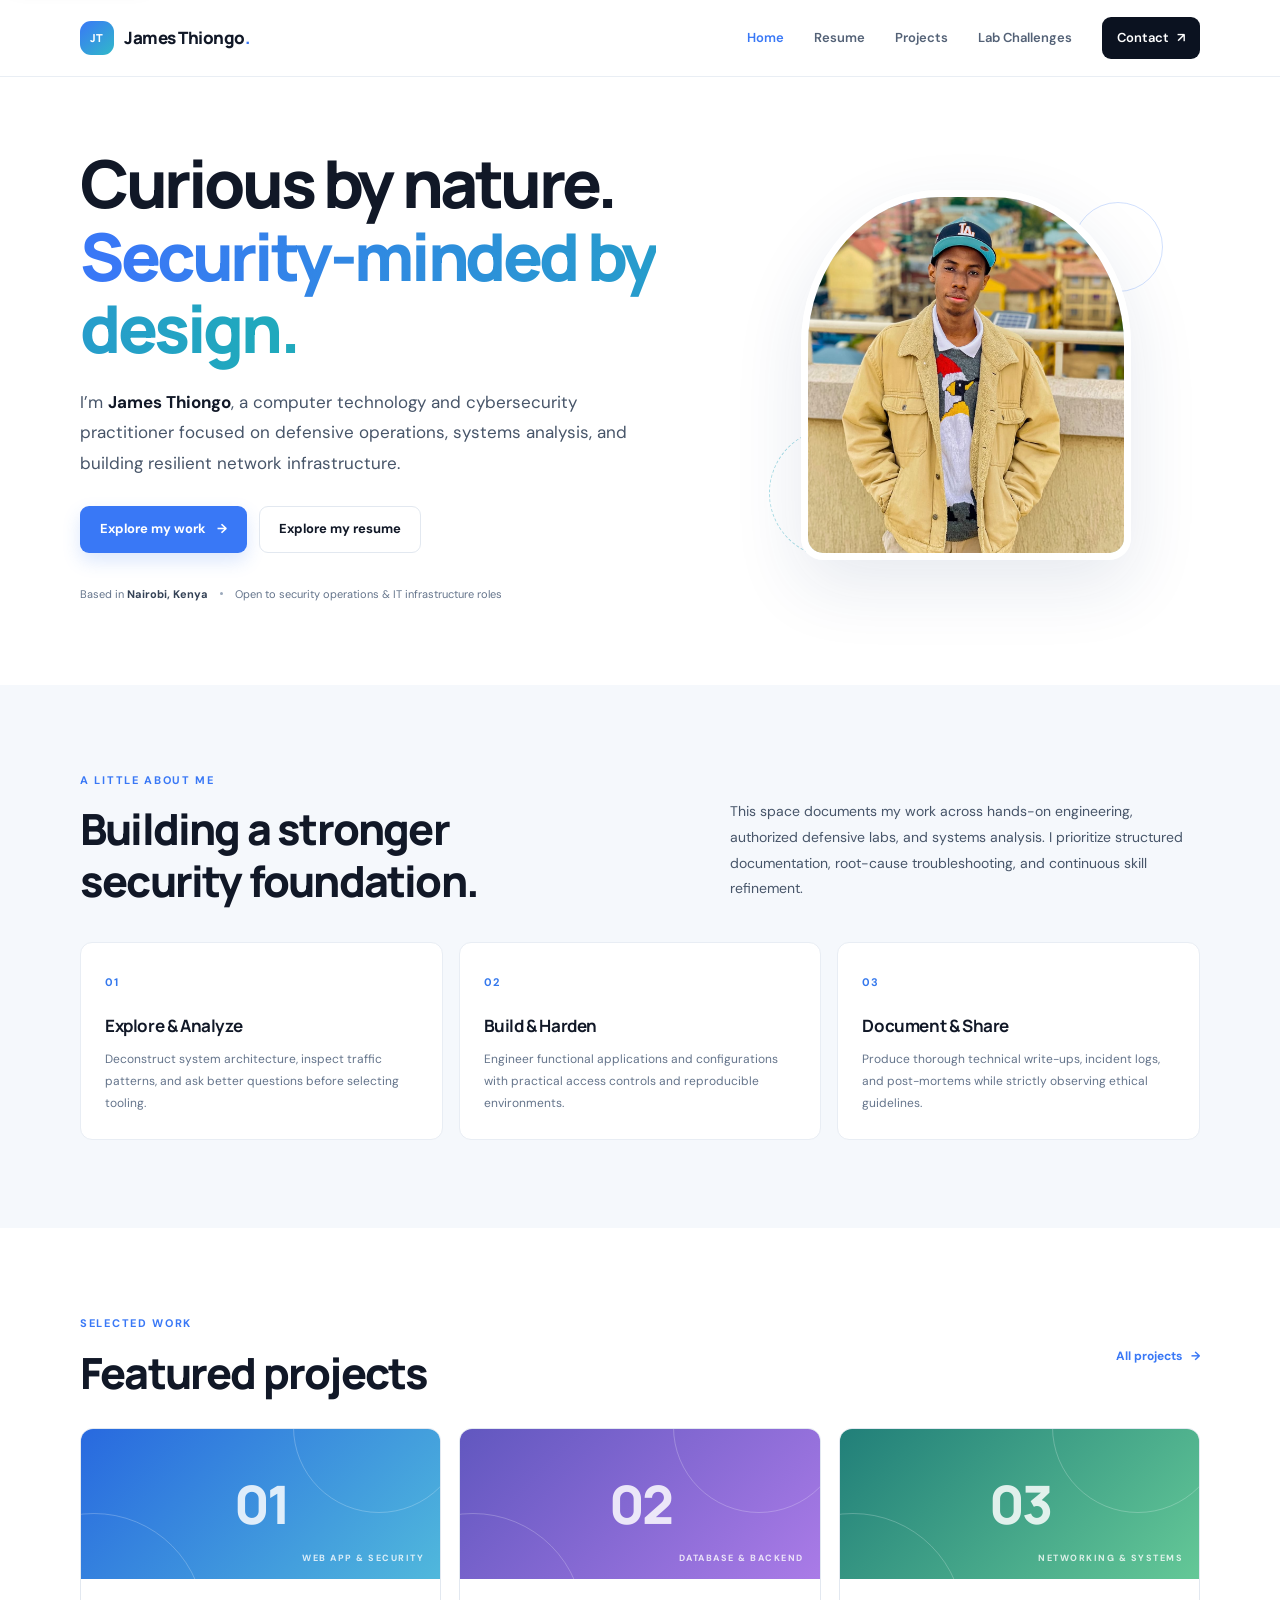
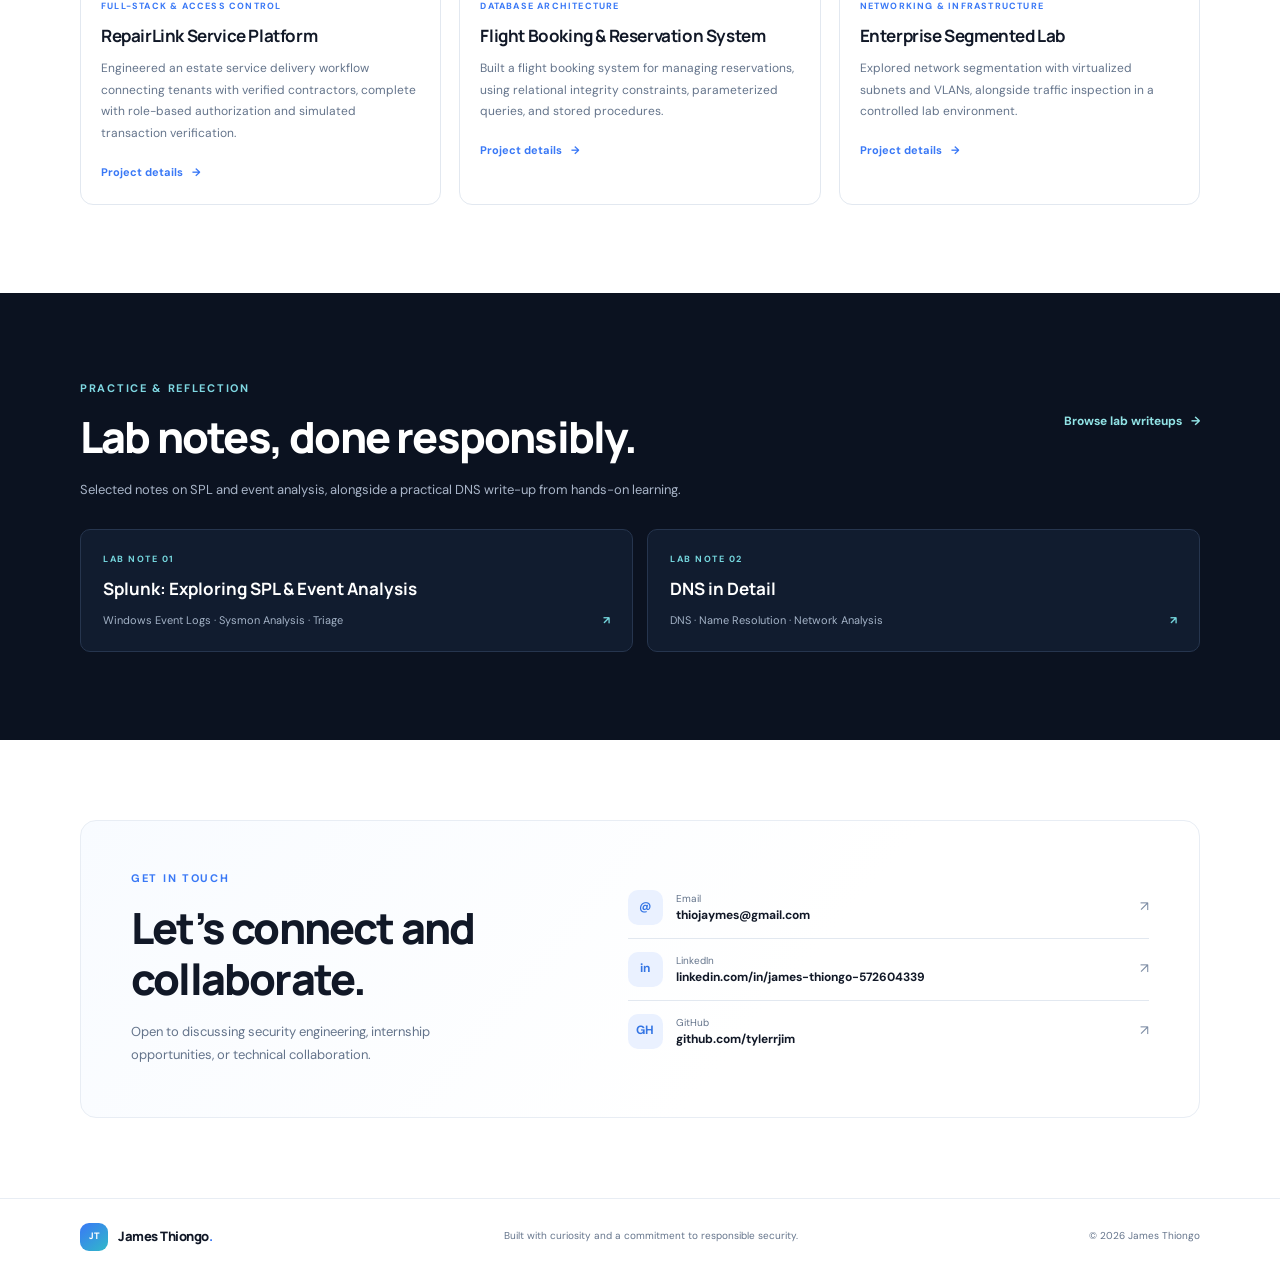
==== commit 1cbdd2a0: "third commit" ====
--- a/index.html
+++ b/index.html
@@ -123,9 +123,22 @@
           </div>
           <div class="project-card-body">
             <p class="card-kicker">Database Architecture</p>
-            <h3>Booking &amp; Flight Admin Engine</h3>
-            <p>Developed an administrative reservation system leveraging parameterized queries, relational integrity constraints, and stored procedures to mitigate injection vectors.</p>
+            <h3>Flight Booking &amp; Reservation System</h3>
+            <p>Built a flight booking system for managing reservations, using relational integrity constraints, parameterized queries, and stored procedures.</p>
             <a class="text-link" href="projects.html#booking-engine">Project details <span aria-hidden="true">→</span></a>
+          </div>
+        </article>
+
+        <article class="project-card">
+          <div class="project-art project-art-green">
+            <span class="project-art-symbol">03</span>
+            <span class="project-art-label">NETWORKING &amp; SYSTEMS</span>
+          </div>
+          <div class="project-card-body">
+            <p class="card-kicker">Networking &amp; Infrastructure</p>
+            <h3>Enterprise Segmented Lab</h3>
+            <p>Explored network segmentation with virtualized subnets and VLANs, alongside traffic inspection in a controlled lab environment.</p>
+            <a class="text-link" href="projects.html#network-lab">Project details <span aria-hidden="true">→</span></a>
           </div>
         </article>
 
